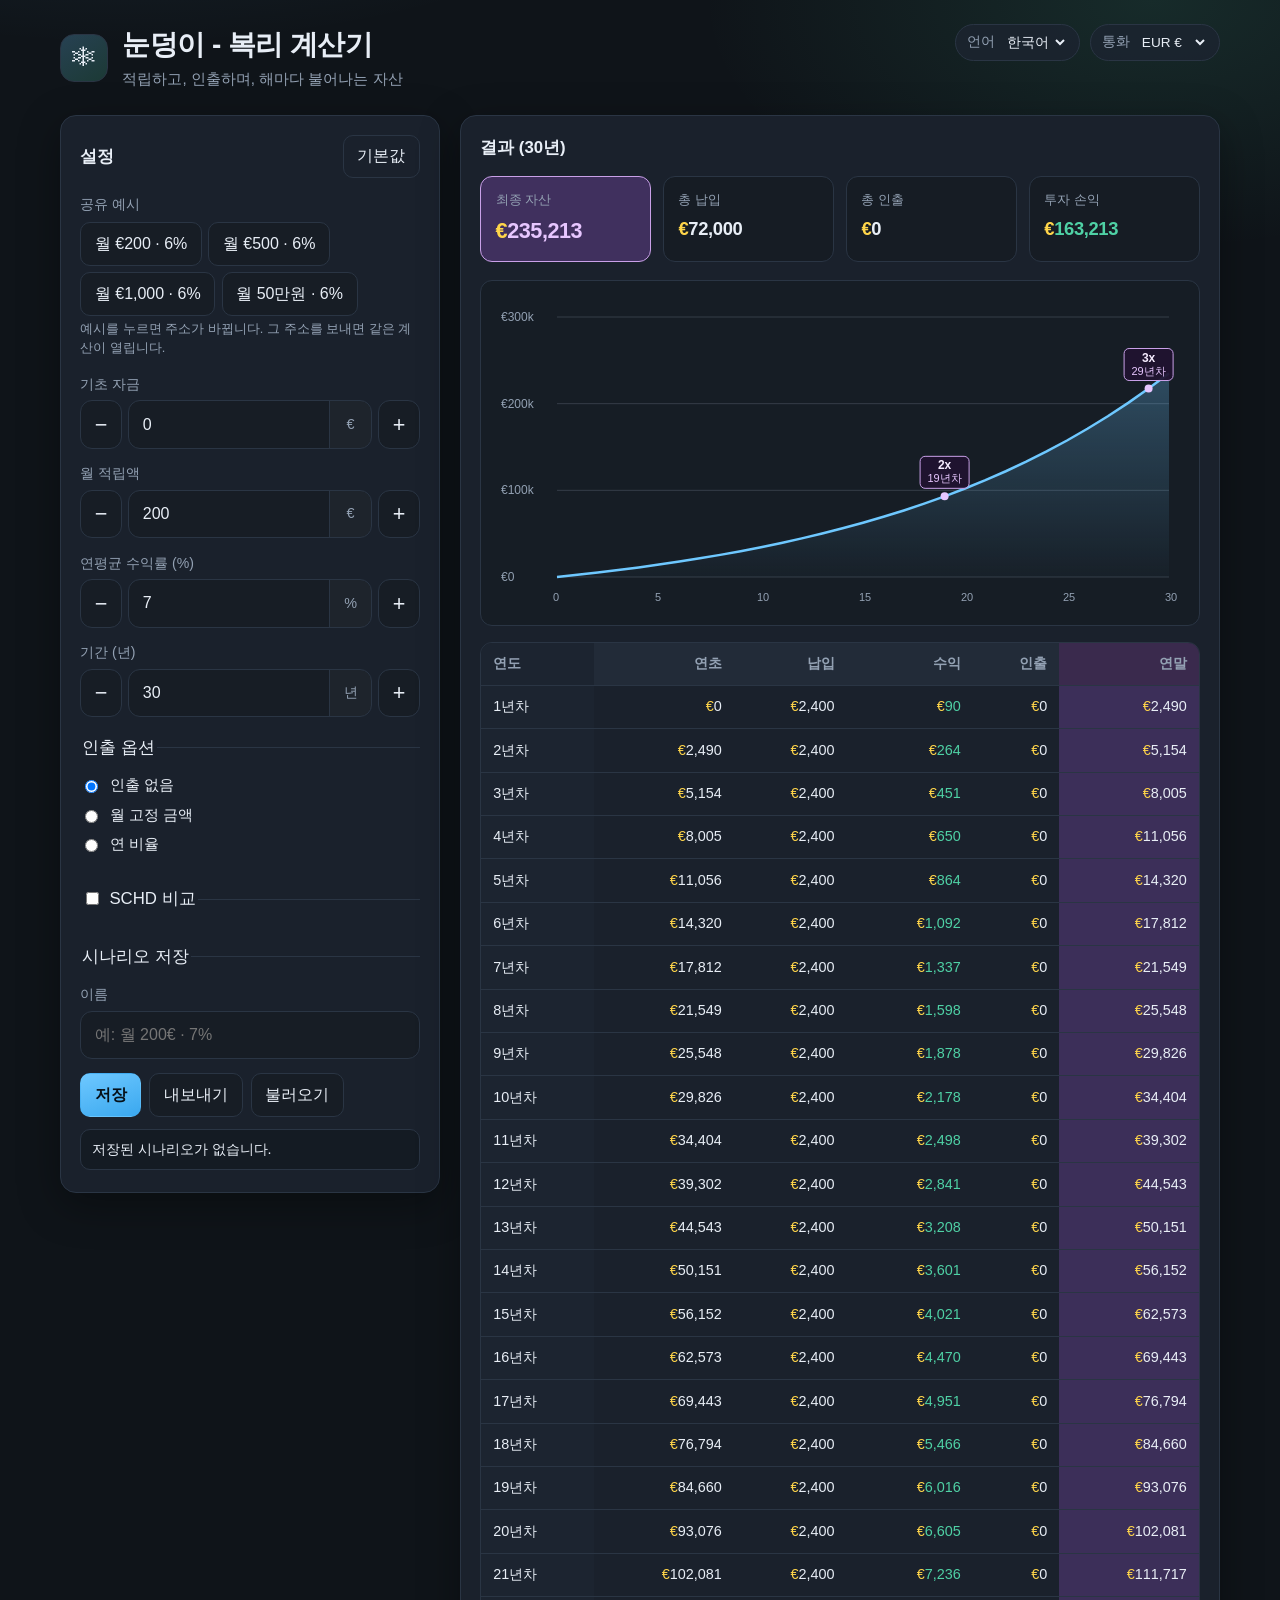
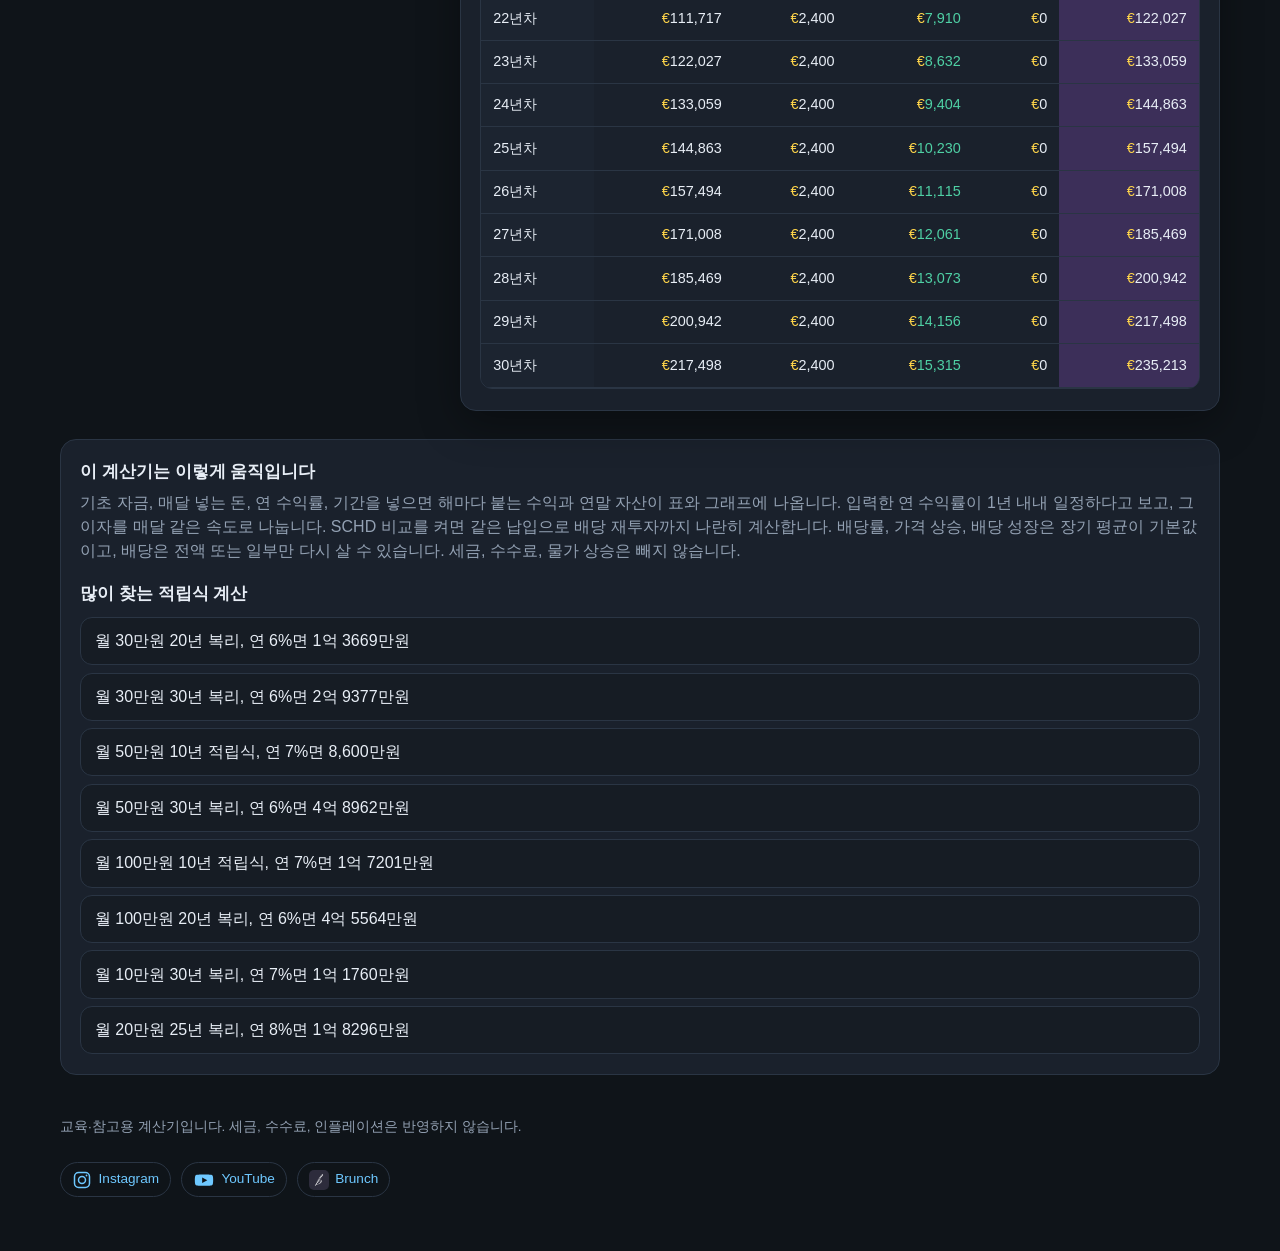
==== index.html @ b776bf3e "Keep SCHD comparison off until it is turned on, and add the Search Console check file. Co-authored-b" ====
<!DOCTYPE html>
<html lang="ko">
<head>
  <meta charset="UTF-8" />
  <meta name="viewport" content="width=device-width, initial-scale=1" />
  <title>눈덩이 복리 계산기 | 월 30만원·50만원·100만원, 10년·20년·30년 뒤 자산</title>
  <meta name="description" content="매달 넣는 돈과 연 수익률을 입력하면 10년, 20년, 30년 뒤 자산이 바로 나옵니다. 월 30만원 20년은 연 6%에 1억 3669만원, 월 100만원 10년은 연 7%에 1억 7201만원입니다." />
  <meta name="robots" content="index,follow" />
  <link rel="canonical" href="https://dublinajae.github.io/snowball/" />
  <link rel="alternate" hreflang="ko" href="https://dublinajae.github.io/snowball/" />
  <link rel="alternate" hreflang="en" href="https://dublinajae.github.io/snowball/en/" />
  <link rel="alternate" hreflang="x-default" href="https://dublinajae.github.io/snowball/" />
  <meta property="og:type" content="website" />
  <meta property="og:locale" content="ko_KR" />
  <meta property="og:site_name" content="눈덩이" />
  <meta property="og:title" content="눈덩이 복리 계산기 | 매달 넣으면 몇 년 뒤 얼마인가" />
  <meta property="og:description" content="월 30만원을 20년, 연 6%로 넣으면 1억 3669만원. 월 100만원을 10년, 연 7%로 넣으면 1억 7201만원. 기간과 수익률은 바로 바꿔 볼 수 있습니다." />
  <meta property="og:url" content="https://dublinajae.github.io/snowball/" />
  <meta name="twitter:card" content="summary" />
  <meta name="twitter:title" content="눈덩이 복리 계산기 | 매달 넣으면 몇 년 뒤 얼마인가" />
  <meta name="twitter:description" content="월 30만원 20년 연 6%는 1억 3669만원, 월 100만원 10년 연 7%는 1억 7201만원. 적립식 복리를 표와 그래프로 계산합니다." />
  <script type="application/ld+json">
  {
    "@context": "https://schema.org",
    "@type": "WebApplication",
    "name": "눈덩이 - 복리 계산기",
    "url": "https://dublinajae.github.io/snowball/",
    "applicationCategory": "FinanceApplication",
    "operatingSystem": "Web",
    "inLanguage": "ko",
    "offers": { "@type": "Offer", "price": "0", "priceCurrency": "KRW" },
    "description": "매달 적립하는 돈과 연 수익률로 10년, 20년, 30년 뒤 자산을 계산합니다."
  }
  </script>
  <link rel="stylesheet" href="styles.css?v=21" />
  <link rel="icon" href="data:image/svg+xml,<svg xmlns='http://www.w3.org/2000/svg' viewBox='0 0 100 100'><text y='.9em' font-size='90'>❄</text></svg>" />
</head>
<body>
  <div class="app">
    <header class="header">
      <div class="brand">
        <span class="brand-mark" aria-hidden="true">❄</span>
        <div>
          <h1 data-i18n="appTitle">눈덩이 - 복리 계산기</h1>
          <p class="tagline" data-i18n="tagline">적립하고, 인출하며, 해마다 불어나는 자산</p>
        </div>
      </div>
      <div class="header-controls">
        <label class="chip">
          <span data-i18n="language">언어</span>
          <select id="language" aria-label="Language">
            <option value="ko">한국어</option>
            <option value="en">English</option>
          </select>
        </label>
        <label class="chip">
          <span data-i18n="currency">통화</span>
          <select id="currency" aria-label="Currency">
            <option value="EUR">EUR €</option>
            <option value="KRW">KRW 원</option>
          </select>
        </label>
      </div>
    </header>

    <main class="layout">
      <section class="panel inputs" aria-labelledby="inputs-heading">
        <div class="panel-head">
          <h2 id="inputs-heading" data-i18n="inputsTitle">설정</h2>
          <button type="button" id="resetDefaults" class="btn ghost" data-i18n="reset">기본값</button>
        </div>

        <div class="examples">
          <p class="examples-label" data-i18n="examplesTitle">공유 예시</p>
          <div class="example-row" id="exampleList"></div>
          <p class="hint" data-i18n="examplesHint">예시를 누르면 주소가 바뀝니다. 그 주소를 보내면 같은 계산이 열립니다.</p>
        </div>

        <div class="field">
          <label for="initialBalance" data-i18n="initialBalance">기초 자금</label>
          <div class="stepper">
            <button type="button" class="step-btn" data-nudge="down" aria-label="줄이기">−</button>
            <div class="input-with-suffix">
              <input id="initialBalance" type="text" inputmode="numeric" autocomplete="off" />
              <span class="suffix currency-suffix">€</span>
            </div>
            <button type="button" class="step-btn" data-nudge="up" aria-label="늘리기">+</button>
          </div>
        </div>

        <div class="field">
          <label for="monthlyContribution" data-i18n="monthlyContribution">월 적립액</label>
          <div class="stepper">
            <button type="button" class="step-btn" data-nudge="down" aria-label="줄이기">−</button>
            <div class="input-with-suffix">
              <input id="monthlyContribution" type="text" inputmode="numeric" autocomplete="off" />
              <span class="suffix currency-suffix">€</span>
            </div>
            <button type="button" class="step-btn" data-nudge="up" aria-label="늘리기">+</button>
          </div>
        </div>

        <div class="field">
          <label for="annualReturn" data-i18n="annualReturn">연평균 수익률 (%)</label>
          <div class="stepper">
            <button type="button" class="step-btn" data-nudge="down" aria-label="줄이기">−</button>
            <div class="input-with-suffix">
              <input id="annualReturn" type="number" step="0.1" inputmode="decimal" />
              <span class="suffix">%</span>
            </div>
            <button type="button" class="step-btn" data-nudge="up" aria-label="늘리기">+</button>
          </div>
        </div>

        <div class="field">
          <label for="years" data-i18n="years">기간 (년)</label>
          <div class="stepper">
            <button type="button" class="step-btn" data-nudge="down" aria-label="줄이기">−</button>
            <div class="input-with-suffix">
              <input id="years" type="number" min="1" max="80" step="1" inputmode="numeric" />
              <span class="suffix" data-i18n="yearsUnit">년</span>
            </div>
            <button type="button" class="step-btn" data-nudge="up" aria-label="늘리기">+</button>
          </div>
        </div>

        <fieldset class="fieldset">
          <legend data-i18n="withdrawalTitle">인출 옵션</legend>
          <div class="radio-row">
            <label>
              <input type="radio" name="withdrawalMode" value="none" checked />
              <span data-i18n="withdrawalNone">인출 없음</span>
            </label>
            <label>
              <input type="radio" name="withdrawalMode" value="fixed" />
              <span data-i18n="withdrawalFixed">월 고정 금액</span>
            </label>
            <label>
              <input type="radio" name="withdrawalMode" value="percent" />
              <span data-i18n="withdrawalPercent">연 비율</span>
            </label>
          </div>

          <div class="field withdrawal-field" id="fixedWithdrawalField" hidden>
            <label for="monthlyWithdrawal" data-i18n="monthlyWithdrawal">월 인출액</label>
            <div class="stepper">
              <button type="button" class="step-btn" data-nudge="down" aria-label="줄이기">−</button>
              <div class="input-with-suffix">
                <input id="monthlyWithdrawal" type="text" inputmode="numeric" autocomplete="off" />
                <span class="suffix currency-suffix">€</span>
              </div>
              <button type="button" class="step-btn" data-nudge="up" aria-label="늘리기">+</button>
            </div>
          </div>

          <div class="field withdrawal-field" id="percentWithdrawalField" hidden>
            <label for="annualWithdrawalPercent" data-i18n="annualWithdrawalPercent">연 인출 비율 (%)</label>
            <div class="stepper">
              <button type="button" class="step-btn" data-nudge="down" aria-label="줄이기">−</button>
              <div class="input-with-suffix">
                <input id="annualWithdrawalPercent" type="number" min="0" max="100" step="0.1" inputmode="decimal" />
                <span class="suffix">%</span>
              </div>
              <button type="button" class="step-btn" data-nudge="up" aria-label="늘리기">+</button>
            </div>
            <p class="hint" data-i18n="percentHint">매년 초 잔액의 비율을 12개월로 나눠 인출합니다.</p>
          </div>
        </fieldset>

        <fieldset class="fieldset">
          <legend>
            <label class="legend-check">
              <input id="schdEnabled" type="checkbox" />
              <span data-i18n="schdCompare">SCHD 비교</span>
            </label>
          </legend>
          <div id="schdSettings" hidden>
          <p class="hint" data-i18n="schdHint">배당률 3.1%는 슈왑 분배수익률(2026년 7월 31일, 3.13%)을 반올림한 값입니다. 배당 성장률 11%는 2012–2025년 연간 배당이 늘어난 속도(CAGR 10.99%)입니다. 가격 상승률 10%는 설정 이후 총수익 연 13.42%에서 배당을 뺀 시세 상승 추정치입니다.</p>
          <div class="field">
            <label for="schdYield" data-i18n="schdYield">연간 배당률 (%)</label>
            <div class="stepper">
              <button type="button" class="step-btn" data-nudge="down" aria-label="줄이기">−</button>
              <div class="input-with-suffix">
                <input id="schdYield" type="number" step="0.1" inputmode="decimal" />
                <span class="suffix">%</span>
              </div>
              <button type="button" class="step-btn" data-nudge="up" aria-label="늘리기">+</button>
            </div>
          </div>
          <div class="field">
            <label for="schdPriceGrowth" data-i18n="schdPriceGrowth">연간 가격 상승률 (%)</label>
            <div class="stepper">
              <button type="button" class="step-btn" data-nudge="down" aria-label="줄이기">−</button>
              <div class="input-with-suffix">
                <input id="schdPriceGrowth" type="number" step="0.1" inputmode="decimal" />
                <span class="suffix">%</span>
              </div>
              <button type="button" class="step-btn" data-nudge="up" aria-label="늘리기">+</button>
            </div>
          </div>
          <div class="field">
            <label for="schdDividendGrowth" data-i18n="schdDividendGrowth">연간 배당 성장률 (%)</label>
            <div class="stepper">
              <button type="button" class="step-btn" data-nudge="down" aria-label="줄이기">−</button>
              <div class="input-with-suffix">
                <input id="schdDividendGrowth" type="number" step="0.1" inputmode="decimal" />
                <span class="suffix">%</span>
              </div>
              <button type="button" class="step-btn" data-nudge="up" aria-label="늘리기">+</button>
            </div>
          </div>
          <div class="radio-row">
            <label>
              <input type="radio" name="schdReinvest" value="all" checked />
              <span data-i18n="schdReinvestAll">배당 전액 재투자</span>
            </label>
            <label>
              <input type="radio" name="schdReinvest" value="amount" />
              <span data-i18n="schdReinvestAmountMode">일정 금액만 재투자</span>
            </label>
            <label>
              <input type="radio" name="schdReinvest" value="percent" />
              <span data-i18n="schdReinvestPercentMode">일정 비율만 재투자</span>
            </label>
          </div>
          <div class="field withdrawal-field" id="schdAmountField" hidden>
            <label for="schdReinvestAmount" data-i18n="schdReinvestAmount">월 재투자액</label>
            <div class="stepper">
              <button type="button" class="step-btn" data-nudge="down" aria-label="줄이기">−</button>
              <div class="input-with-suffix">
                <input id="schdReinvestAmount" type="text" inputmode="numeric" autocomplete="off" />
                <span class="suffix currency-suffix">€</span>
              </div>
              <button type="button" class="step-btn" data-nudge="up" aria-label="늘리기">+</button>
            </div>
            <p class="hint" data-i18n="schdAmountHint">이번 달 배당 가운데 이 금액만 다시 삽니다. 배당이 더 적으면 전액을 재투자합니다.</p>
          </div>
          <div class="field withdrawal-field" id="schdPercentField" hidden>
            <label for="schdReinvestPercent" data-i18n="schdReinvestPercent">재투자 비율 (%)</label>
            <div class="stepper">
              <button type="button" class="step-btn" data-nudge="down" aria-label="줄이기">−</button>
              <div class="input-with-suffix">
                <input id="schdReinvestPercent" type="number" min="0" max="100" step="5" inputmode="decimal" />
                <span class="suffix">%</span>
              </div>
              <button type="button" class="step-btn" data-nudge="up" aria-label="늘리기">+</button>
            </div>
            <p class="hint" data-i18n="schdPercentHint">이번 달 배당의 이 비율만 다시 사고, 나머지는 현금으로 쌓입니다.</p>
          </div>
          </div>
        </fieldset>

        <fieldset class="fieldset scenarios">
          <legend data-i18n="scenariosTitle">시나리오 저장</legend>
          <div class="field">
            <label for="scenarioName" data-i18n="scenarioName">이름</label>
            <input id="scenarioName" type="text" maxlength="60" placeholder="예: 월 200€ · 7%" />
          </div>
          <div class="btn-row">
            <button type="button" id="saveScenario" class="btn primary" data-i18n="save">저장</button>
            <button type="button" id="exportJson" class="btn" data-i18n="export">내보내기</button>
            <label class="btn file-btn">
              <span data-i18n="import">불러오기</span>
              <input id="importJson" type="file" accept="application/json,.json" hidden />
            </label>
          </div>
          <ul id="scenarioList" class="scenario-list" aria-live="polite"></ul>
        </fieldset>
      </section>

      <section class="panel results" aria-labelledby="results-heading">
        <div class="panel-head">
          <h2 id="results-heading">결과 (30년)</h2>
        </div>

        <div class="summary" id="summary">
          <article class="stat stat-final">
            <h3 data-i18n="finalBalance">최종 자산</h3>
            <p class="stat-value" id="finalBalance">—</p>
          </article>
          <article class="stat">
            <h3 data-i18n="totalContributed">총 납입</h3>
            <p class="stat-value" id="totalContributed">—</p>
          </article>
          <article class="stat">
            <h3 data-i18n="totalWithdrawn">총 인출</h3>
            <p class="stat-value" id="totalWithdrawn">—</p>
          </article>
          <article class="stat">
            <h3 data-i18n="gain">투자 손익</h3>
            <p class="stat-value" id="gain">—</p>
          </article>
        </div>

        <div class="summary summary-schd" id="schdSummary" hidden>
          <article class="stat stat-schd">
            <h3 data-i18n="schdTotal">SCHD 자산</h3>
            <p class="stat-value" id="schdTotal">—</p>
          </article>
          <article class="stat">
            <h3 data-i18n="schdCash">현금 배당</h3>
            <p class="stat-value" id="schdCash">—</p>
          </article>
          <article class="stat">
            <h3 data-i18n="schdGap">복리와 차이</h3>
            <p class="stat-value" id="schdGap">—</p>
          </article>
        </div>

        <div class="chart-wrap">
          <canvas id="chart" width="800" height="320" role="img" aria-label="Asset growth chart"></canvas>
        </div>

        <div class="table-wrap">
          <table id="yearTable">
            <thead>
              <tr>
                <th data-i18n="colYear">연도</th>
                <th data-i18n="colStart">연초</th>
                <th data-i18n="colContrib">납입</th>
                <th data-i18n="colGrowth">수익</th>
                <th data-i18n="colWithdraw">인출</th>
                <th class="col-end" data-i18n="colEnd">연말</th>
                <th class="col-schd" data-i18n="colSchd">SCHD</th>
                <th class="col-dividend" data-i18n="colDividendCash">현금 배당</th>
              </tr>
            </thead>
            <tbody></tbody>
          </table>
        </div>
      </section>
    </main>

    <section class="seo-note" aria-labelledby="about-heading">
      <h2 id="about-heading" data-i18n="aboutTitle">이 계산기는 이렇게 움직입니다</h2>
      <p data-i18n="aboutBody">기초 자금, 매달 넣는 돈, 연 수익률, 기간을 넣으면 해마다 붙는 수익과 연말 자산이 표와 그래프에 나옵니다. 입력한 연 수익률이 1년 내내 일정하다고 보고, 그 이자를 매달 같은 속도로 나눕니다. SCHD 비교를 켜면 같은 납입으로 배당 재투자까지 나란히 계산합니다. 배당률, 가격 상승, 배당 성장은 장기 평균이 기본값이고, 배당은 전액 또는 일부만 다시 살 수 있습니다. 세금, 수수료, 물가 상승은 빼지 않습니다.</p>
      <h2 data-i18n="guidesTitle">많이 찾는 적립식 계산</h2>
      <ul class="guide-links">
        <li><a href="wol-30manwon-20nyeon/">월 30만원 20년 복리, 연 6%면 1억 3669만원</a></li>
        <li><a href="wol-30manwon-30nyeon/">월 30만원 30년 복리, 연 6%면 2억 9377만원</a></li>
        <li><a href="wol-50manwon-10nyeon/">월 50만원 10년 적립식, 연 7%면 8,600만원</a></li>
        <li><a href="wol-50manwon-30nyeon/">월 50만원 30년 복리, 연 6%면 4억 8962만원</a></li>
        <li><a href="wol-100manwon-10nyeon/">월 100만원 10년 적립식, 연 7%면 1억 7201만원</a></li>
        <li><a href="wol-100manwon-20nyeon/">월 100만원 20년 복리, 연 6%면 4억 5564만원</a></li>
        <li><a href="wol-10manwon-30nyeon/">월 10만원 30년 복리, 연 7%면 1억 1760만원</a></li>
        <li><a href="wol-20manwon-25nyeon/">월 20만원 25년 복리, 연 8%면 1억 8296만원</a></li>
      </ul>
    </section>

    <footer class="footer">
      <p data-i18n="disclaimer">교육·참고용 계산기입니다. 세금, 수수료, 인플레이션은 반영하지 않습니다.</p>
      <nav class="social" aria-label="DublinAjae">
        <a href="https://instagram.com/DublinAjae" target="_blank" rel="noopener noreferrer">
          <svg viewBox="0 0 24 24" width="20" height="20" aria-hidden="true">
            <rect x="3" y="3" width="18" height="18" rx="5" fill="none" stroke="currentColor" stroke-width="1.8"/>
            <circle cx="12" cy="12" r="4.2" fill="none" stroke="currentColor" stroke-width="1.8"/>
            <circle cx="17.4" cy="6.6" r="1.1" fill="currentColor"/>
          </svg>
          <span>Instagram</span>
        </a>
        <a href="https://youtube.com/@DublinAjae" target="_blank" rel="noopener noreferrer">
          <svg viewBox="0 0 24 24" width="22" height="20" aria-hidden="true">
            <path fill="currentColor" d="M23 12.2s0-3.2-.4-4.6c-.2-.9-.9-1.6-1.8-1.8C19.2 5.4 12 5.4 12 5.4s-7.2 0-8.8.4c-.9.2-1.6.9-1.8 1.8C1 9 1 12.2 1 12.2s0 3.2.4 4.6c.2.9.9 1.6 1.8 1.8 1.6.4 8.8.4 8.8.4s7.2 0 8.8-.4c.9-.2 1.6-.9 1.8-1.8.4-1.4.4-4.6.4-4.6zM9.8 15.5v-6.6l6.2 3.3-6.2 3.3z"/>
          </svg>
          <span>YouTube</span>
        </a>
        <a href="https://brunch.co.kr/@dublinajae" target="_blank" rel="noopener noreferrer">
          <img src="brunch.png" width="20" height="20" alt="" />
          <span>Brunch</span>
        </a>
      </nav>
    </footer>
  </div>

  <script src="app.js?v=29"></script>
</body>
</html>
---- styles.css ----
:root {
  --bg: #0f1419;
  --bg-elevated: #171d25;
  --panel: #1c2430;
  --border: #2a3544;
  --text: #e8eef6;
  --muted: #93a1b3;
  --accent: #6ec8ff;
  --accent-strong: #3aa8ef;
  --good: #4fd1a5;
  --warn: #f0b35a;
  --unit-eok: #ffd54a;
  --unit-man: #f0a06a;
  --danger: #f07178;
  --shadow: 0 12px 40px rgba(0, 0, 0, 0.35);
  --radius: 16px;
  --font: "Segoe UI", "Apple SD Gothic Neo", "Noto Sans KR", sans-serif;
}

* {
  box-sizing: border-box;
}

html, body {
  margin: 0;
  min-height: 100%;
  background:
    radial-gradient(1200px 600px at 10% -10%, rgba(110, 200, 255, 0.16), transparent 55%),
    radial-gradient(900px 500px at 90% 0%, rgba(79, 209, 165, 0.12), transparent 50%),
    var(--bg);
  color: var(--text);
  font-family: var(--font);
}

body {
  line-height: 1.5;
}

.app {
  max-width: 1200px;
  margin: 0 auto;
  padding: 1.5rem 1.25rem 3rem;
}

.header {
  display: flex;
  flex-wrap: wrap;
  justify-content: space-between;
  gap: 1rem;
  align-items: flex-start;
  margin-bottom: 1.5rem;
}

.brand {
  display: flex;
  gap: 0.9rem;
  align-items: center;
}

.brand-mark {
  display: grid;
  place-items: center;
  width: 3rem;
  height: 3rem;
  border-radius: 14px;
  background: linear-gradient(145deg, rgba(110, 200, 255, 0.25), rgba(79, 209, 165, 0.2));
  border: 1px solid var(--border);
  font-size: 1.5rem;
}

.brand h1 {
  margin: 0;
  font-size: 1.75rem;
  letter-spacing: -0.02em;
}

.tagline {
  margin: 0.15rem 0 0;
  color: var(--muted);
  font-size: 0.95rem;
}

.header-controls {
  display: flex;
  flex-wrap: wrap;
  gap: 0.6rem;
}

.chip {
  display: flex;
  align-items: center;
  gap: 0.5rem;
  padding: 0.45rem 0.7rem;
  border: 1px solid var(--border);
  border-radius: 999px;
  background: rgba(28, 36, 48, 0.85);
  color: var(--muted);
  font-size: 0.85rem;
}

.chip select,
input,
button,
.file-btn {
  font: inherit;
}

.chip select {
  border: 0;
  background: transparent;
  color: var(--text);
  outline: none;
}

.layout {
  display: grid;
  grid-template-columns: minmax(280px, 380px) minmax(0, 1fr);
  gap: 1.25rem;
  align-items: start;
}

.layout > * {
  min-width: 0;
}

.panel {
  background: color-mix(in srgb, var(--panel) 92%, black);
  border: 1px solid var(--border);
  border-radius: var(--radius);
  box-shadow: var(--shadow);
  padding: 1.15rem 1.2rem 1.35rem;
}

.panel-head {
  display: flex;
  justify-content: space-between;
  align-items: center;
  gap: 0.75rem;
  margin-bottom: 1rem;
}

.panel-head h2,
.fieldset legend {
  margin: 0;
  font-size: 1.05rem;
}

.legend-check {
  display: inline-flex;
  align-items: center;
  gap: 0.45rem;
  cursor: pointer;
}

#schdSettings[hidden],
.summary-schd[hidden] {
  display: none !important;
}

#yearTable:not(.schd-on) .col-schd,
#yearTable:not(.schd-on) .col-dividend {
  display: none;
}

.field {
  display: grid;
  gap: 0.35rem;
  margin-bottom: 0.9rem;
}

.field[hidden],
.withdrawal-field[hidden] {
  display: none !important;
}

.field label {
  color: var(--muted);
  font-size: 0.88rem;
}

.stepper {
  display: grid;
  grid-template-columns: 2.6rem minmax(0, 1fr) 2.6rem;
  gap: 0.4rem;
  align-items: stretch;
}

.step-btn {
  appearance: none;
  border: 1px solid var(--border);
  border-radius: 12px;
  background: var(--bg-elevated);
  color: var(--text);
  font-size: 1.35rem;
  line-height: 1;
  cursor: pointer;
  padding: 0;
  touch-action: manipulation;
}

.step-btn:hover {
  border-color: var(--accent);
  color: var(--accent);
}

.step-btn:active {
  transform: translateY(1px);
}

.input-with-suffix {
  display: grid;
  grid-template-columns: minmax(0, 1fr) auto;
  align-items: stretch;
  min-width: 0;
  border: 1px solid var(--border);
  border-radius: 12px;
  overflow: hidden;
  background: var(--bg-elevated);
}

.input-with-suffix:focus-within {
  border-color: var(--accent);
  box-shadow: 0 0 0 3px rgba(110, 200, 255, 0.15);
}

.input-with-suffix input,
.field > input[type="text"],
.field > input[type="number"] {
  width: 100%;
  min-width: 0;
  border: 0;
  background: transparent;
  color: var(--text);
  padding: 0.7rem 0.85rem;
  outline: none;
  font-variant-numeric: tabular-nums;
}

input[type="number"] {
  -moz-appearance: textfield;
  appearance: textfield;
}

input[type="number"]::-webkit-outer-spin-button,
input[type="number"]::-webkit-inner-spin-button {
  appearance: none;
  margin: 0;
}

.field > input[type="text"],
.field > input[type="number"] {
  border: 1px solid var(--border);
  border-radius: 12px;
  background: var(--bg-elevated);
}

.field > input[type="text"]:focus,
.field > input[type="number"]:focus {
  border-color: var(--accent);
  box-shadow: 0 0 0 3px rgba(110, 200, 255, 0.15);
}

.suffix {
  display: grid;
  place-items: center;
  min-width: 2.6rem;
  padding: 0 0.7rem;
  color: var(--muted);
  background: rgba(255, 255, 255, 0.03);
  border-left: 1px solid var(--border);
  font-size: 0.9rem;
}

.fieldset {
  margin: 1.1rem 0 0;
  padding: 0.9rem 0 0;
  border: 0;
  border-top: 1px solid var(--border);
}

.radio-row {
  display: grid;
  gap: 0.45rem;
  margin-bottom: 0.85rem;
}

.radio-row label {
  display: flex;
  gap: 0.55rem;
  align-items: center;
  color: var(--text);
  font-size: 0.92rem;
  cursor: pointer;
}

.hint {
  margin: 0.2rem 0 0;
  color: var(--muted);
  font-size: 0.8rem;
}

.btn-row {
  display: flex;
  flex-wrap: wrap;
  gap: 0.5rem;
  margin-bottom: 0.75rem;
}

.btn,
.file-btn {
  appearance: none;
  border: 1px solid var(--border);
  background: var(--bg-elevated);
  color: var(--text);
  border-radius: 10px;
  padding: 0.55rem 0.85rem;
  cursor: pointer;
  transition: background 0.15s ease, border-color 0.15s ease, transform 0.1s ease;
}

.btn:hover,
.file-btn:hover {
  border-color: var(--accent);
}

.btn:active,
.file-btn:active {
  transform: translateY(1px);
}

.btn.primary {
  background: linear-gradient(160deg, var(--accent), var(--accent-strong));
  border-color: transparent;
  color: #061018;
  font-weight: 650;
}

.btn.ghost {
  background: transparent;
}

.btn.danger {
  color: var(--danger);
}

.scenario-list {
  list-style: none;
  margin: 0;
  padding: 0;
  display: grid;
  gap: 0.45rem;
}

.scenario-list li {
  display: flex;
  justify-content: space-between;
  gap: 0.5rem;
  align-items: center;
  padding: 0.55rem 0.65rem;
  border: 1px solid var(--border);
  border-radius: 10px;
  background: rgba(15, 20, 25, 0.45);
}

.scenario-list .name {
  font-size: 0.9rem;
  word-break: break-word;
}

.scenario-actions {
  display: flex;
  gap: 0.35rem;
  flex-shrink: 0;
}

.summary {
  display: grid;
  grid-template-columns: repeat(4, minmax(0, 1fr));
  gap: 0.75rem;
  margin-bottom: 1.1rem;
}

.stat {
  padding: 0.85rem 0.9rem;
  border-radius: 12px;
  border: 1px solid var(--border);
  background: rgba(15, 20, 25, 0.4);
}

.stat h3 {
  margin: 0;
  color: var(--muted);
  font-size: 0.8rem;
  font-weight: 550;
}

.stat-value {
  margin: 0.35rem 0 0;
  font-size: 1.15rem;
  font-variant-numeric: tabular-nums;
  font-weight: 700;
  letter-spacing: -0.02em;
  word-break: break-word;
}

.stat-final {
  background: rgba(126, 74, 176, 0.38);
  border-color: #c9a0e8;
}

.stat-final .stat-value {
  color: #e7c6ff;
  font-size: 1.35rem;
}

.summary-schd {
  grid-template-columns: repeat(3, minmax(0, 1fr));
}

.stat-schd {
  background: rgba(255, 213, 74, 0.14);
  border-color: #d4a017;
}

.stat-schd .stat-value {
  color: #ffd54a;
  font-size: 1.35rem;
}

.stat-value.positive {
  color: var(--good);
}

.stat-value.negative {
  color: var(--danger);
}

.chart-wrap {
  border: 1px solid var(--border);
  border-radius: 12px;
  background: rgba(15, 20, 25, 0.35);
  padding: 0.75rem;
  margin-bottom: 1rem;
}

.chart-wrap canvas {
  width: 100%;
  height: auto;
  display: block;
  cursor: crosshair;
}

.table-wrap {
  overflow-x: auto;
  -webkit-overflow-scrolling: touch;
  border: 1px solid var(--border);
  border-radius: 12px;
}

.unit-eok {
  color: var(--unit-eok);
}

.unit-man {
  color: var(--unit-man);
}

td.num-up {
  color: var(--good);
}

td.num-down {
  color: var(--danger);
}

table {
  width: 100%;
  border-collapse: collapse;
  font-variant-numeric: tabular-nums;
  font-size: 0.9rem;
}

th, td {
  padding: 0.65rem 0.75rem;
  text-align: right;
  border-bottom: 1px solid var(--border);
  white-space: nowrap;
}

th:first-child,
td:first-child {
  text-align: left;
  position: sticky;
  left: 0;
  background: var(--panel);
}

thead th {
  position: sticky;
  top: 0;
  background: #222b38;
  color: var(--muted);
  font-weight: 600;
  z-index: 1;
}

thead th:first-child {
  z-index: 2;
}

tbody tr:hover td {
  background: rgba(110, 200, 255, 0.06);
}

tbody tr:hover td:first-child {
  background: #243041;
}

th.col-end,
td.col-end {
  background: rgba(126, 74, 176, 0.34);
}

thead th.col-end {
  background: #3a2a4d;
}

tbody tr:hover td.col-end {
  background: rgba(126, 74, 176, 0.5);
}

th.col-schd,
td.col-schd {
  background: rgba(255, 213, 74, 0.12);
}

thead th.col-schd {
  background: #3d3420;
}

tbody tr:hover td.col-schd {
  background: rgba(255, 213, 74, 0.22);
}

.examples {
  margin-bottom: 1rem;
}

.examples-label {
  margin: 0 0 0.45rem;
  color: var(--muted);
  font-size: 0.88rem;
}

.example-row {
  display: flex;
  flex-wrap: wrap;
  gap: 0.4rem;
}

.example-btn.active {
  border-color: var(--accent);
  background: rgba(110, 200, 255, 0.12);
}

.social {
  display: flex;
  flex-wrap: wrap;
  gap: 0.6rem;
  margin: 0.35rem 0;
}

.social a {
  display: inline-flex;
  align-items: center;
  gap: 0.4rem;
  padding: 0.4rem 0.7rem;
  border: 1px solid var(--border);
  border-radius: 999px;
  color: var(--text);
}

.social img {
  width: 20px;
  height: 20px;
  border-radius: 5px;
  display: block;
}

.social a:hover {
  border-color: var(--accent);
  text-decoration: none;
}

.footer {
  margin-top: 1.75rem;
  color: var(--muted);
  font-size: 0.85rem;
  display: grid;
  gap: 0.35rem;
}

.footer a {
  color: var(--accent);
  text-decoration: none;
}

.footer a:hover {
  text-decoration: underline;
}

.seo-note {
  margin-top: 1.75rem;
  padding: 1.15rem 1.2rem 1.25rem;
  border: 1px solid var(--border);
  border-radius: var(--radius);
  background: color-mix(in srgb, var(--panel) 92%, black);
}

.seo-note h2 {
  margin: 1.1rem 0 0.45rem;
  font-size: 1.05rem;
}

.seo-note h2:first-child {
  margin-top: 0;
}

.seo-note p,
.guide p {
  margin: 0.4rem 0 0;
  color: var(--muted);
}

.guide-links {
  list-style: none;
  margin: 0.7rem 0 0;
  padding: 0;
  display: grid;
  gap: 0.45rem;
}

.guide-links a {
  display: block;
  padding: 0.7rem 0.85rem;
  border: 1px solid var(--border);
  border-radius: 12px;
  background: rgba(15, 20, 25, 0.4);
  color: var(--text);
  text-decoration: none;
}

.guide-links a:hover {
  border-color: var(--accent);
}

.guide {
  max-width: 760px;
}

.guide h1 {
  margin: 0.4rem 0 0.6rem;
  font-size: 1.7rem;
  letter-spacing: -0.03em;
  line-height: 1.3;
}

.guide > p a {
  color: var(--accent);
}

.guide .summary h2 {
  margin: 0;
  color: var(--muted);
  font-size: 0.8rem;
  font-weight: 550;
}

.guide-actions .btn {
  color: var(--text);
}

.guide-actions .btn.primary {
  color: #061018;
}

.guide .lead {
  color: var(--text);
  font-size: 1.05rem;
}

.guide .summary {
  margin-top: 1rem;
}

.guide-actions {
  display: flex;
  flex-wrap: wrap;
  gap: 0.5rem;
  margin: 1rem 0 0.4rem;
}

.guide-actions a {
  text-decoration: none;
}

@media (max-width: 900px) {
  .layout {
    grid-template-columns: 1fr;
  }

  .summary {
    grid-template-columns: repeat(2, minmax(0, 1fr));
  }
}

@media (max-width: 520px) {
  .app {
    padding: 0.85rem 0.75rem 2.25rem;
  }

  .header {
    flex-direction: column;
    gap: 0.75rem;
  }

  .brand {
    align-items: flex-start;
  }

  .brand-mark {
    width: 2.4rem;
    height: 2.4rem;
    border-radius: 12px;
    font-size: 1.2rem;
  }

  .brand h1 {
    font-size: 1.28rem;
    line-height: 1.25;
  }

  .tagline {
    font-size: 0.85rem;
  }

  .header-controls {
    width: 100%;
  }

  .panel {
    padding: 0.95rem 0.8rem 1.1rem;
  }

  .example-row {
    display: grid;
    grid-template-columns: 1fr 1fr;
  }

  .example-btn {
    width: 100%;
    text-align: center;
  }

  .summary {
    grid-template-columns: 1fr 1fr;
    gap: 0.55rem;
  }

  .stat {
    padding: 0.7rem 0.7rem;
  }

  .stat-value,
  .stat-final .stat-value {
    font-size: 1.02rem;
  }

  .chart-wrap {
    padding: 0.4rem 0.25rem 0.2rem;
  }

  .input-with-suffix input,
  .field > input[type="text"],
  .chip select,
  .btn,
  .file-btn {
    font-size: 16px;
  }

  .stepper {
    grid-template-columns: 2.75rem minmax(0, 1fr) 2.75rem;
  }

  .step-btn {
    min-height: 2.75rem;
  }

  .btn-row .btn,
  .btn-row .file-btn {
    flex: 1 1 calc(50% - 0.5rem);
    text-align: center;
  }

  th,
  td {
    padding: 0.5rem 0.4rem;
    font-size: 0.78rem;
  }

  #yearTable th:nth-child(2),
  #yearTable td:nth-child(2) {
    display: none;
  }

  .social a {
    flex: 1 1 auto;
    justify-content: center;
  }
}
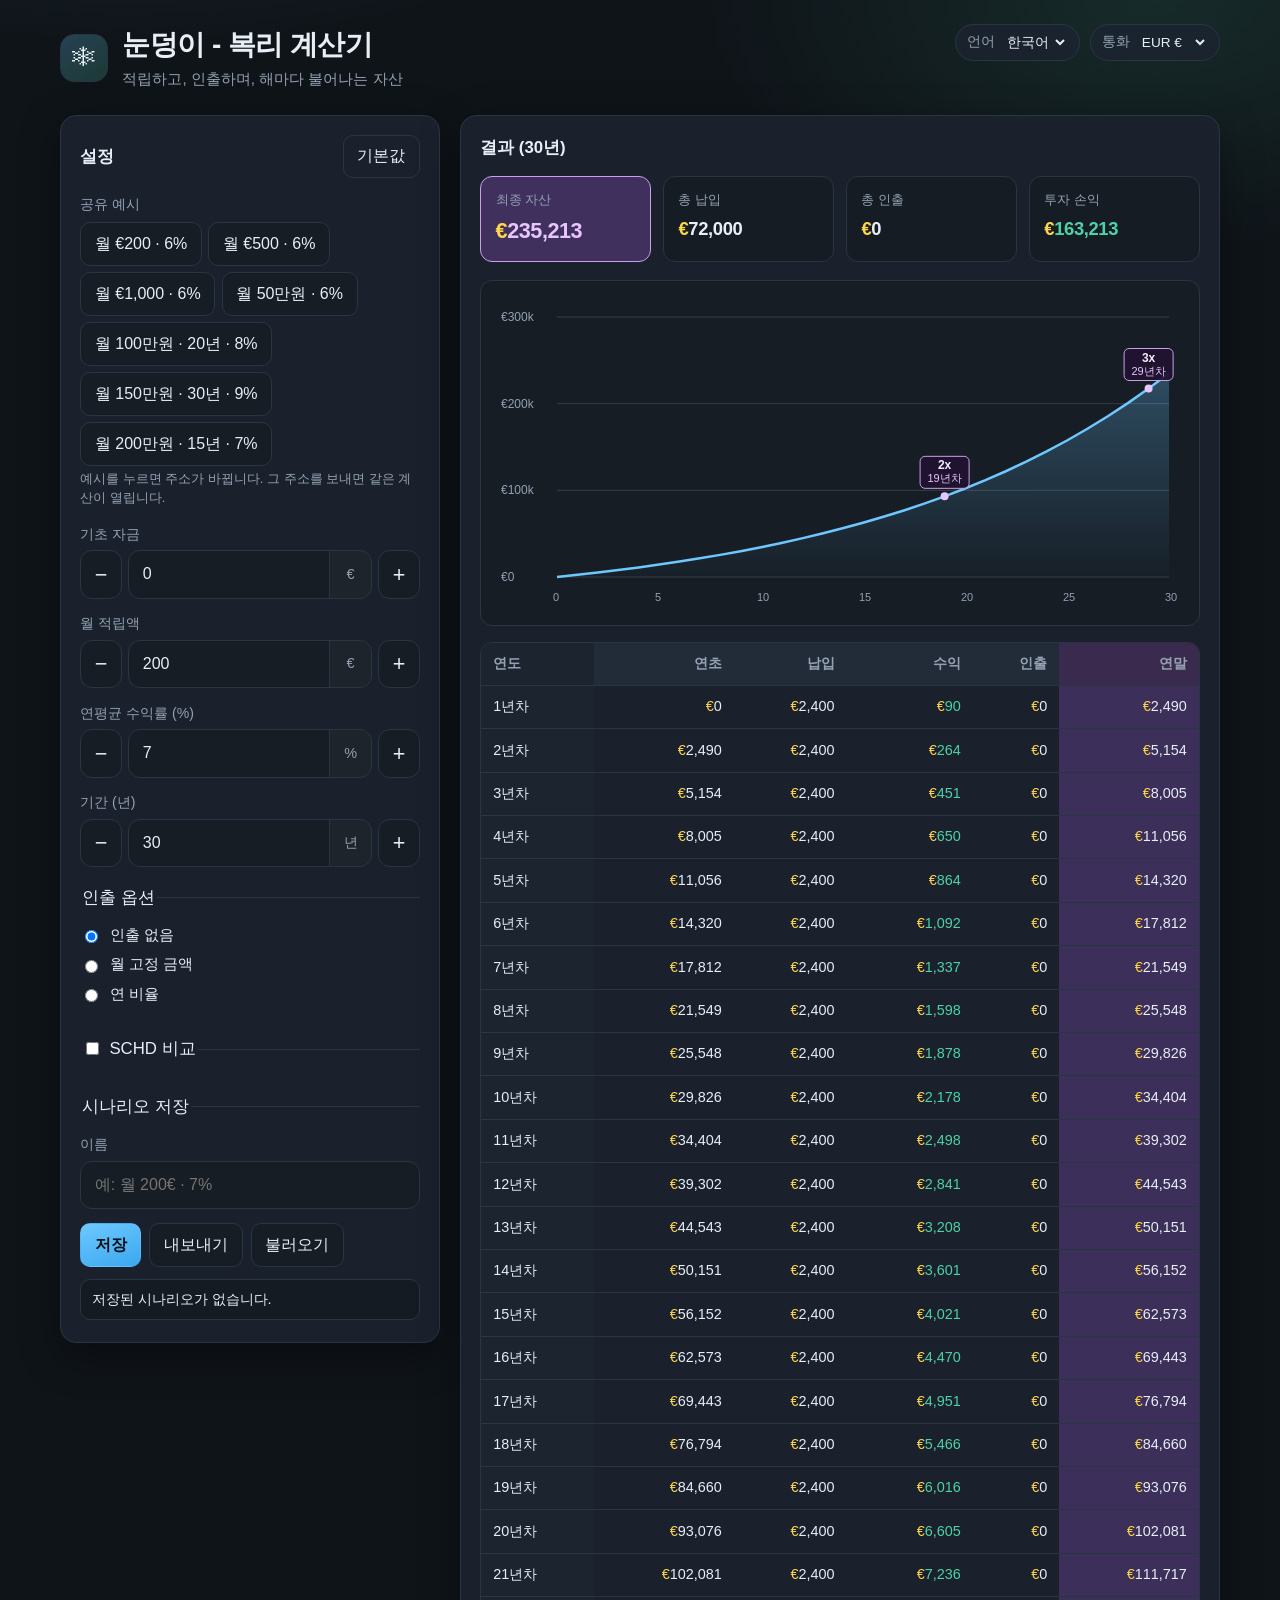
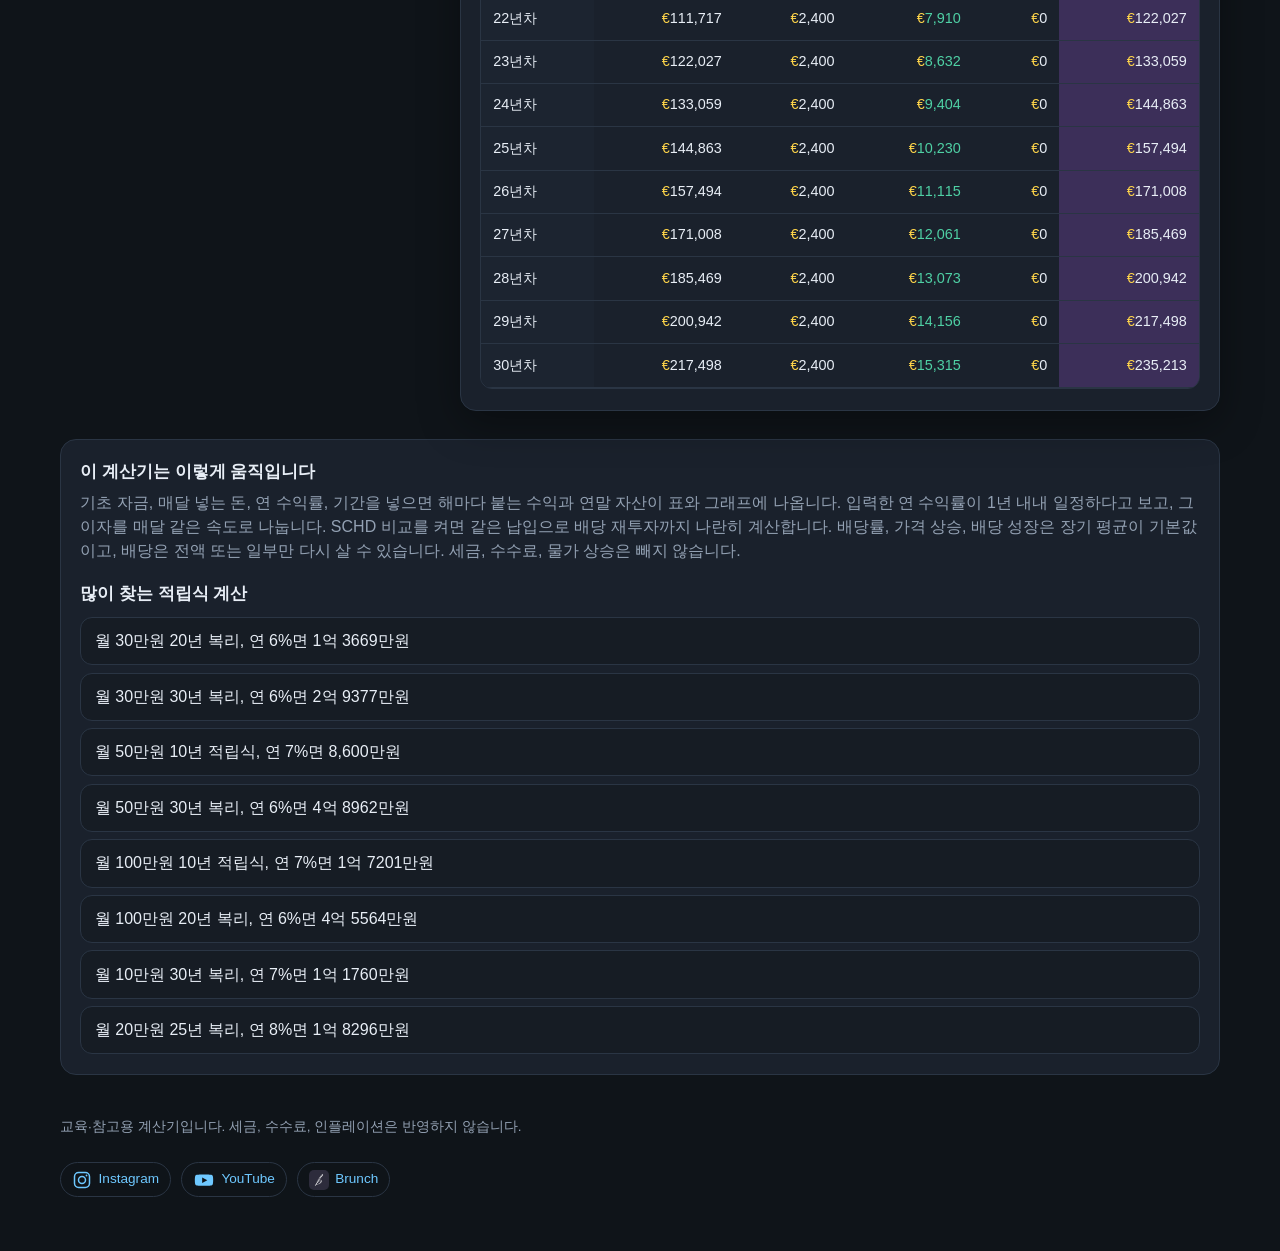
==== commit 049e7f0f: "Add three Korean monthly-saving examples with their own time spans. Co-authored-by: Cursor <cursorag" ====
--- a/index.html
+++ b/index.html
@@ -175,7 +175,7 @@
             </label>
           </legend>
           <div id="schdSettings" hidden>
-          <p class="hint" data-i18n="schdHint">배당률 3.1%는 슈왑 분배수익률(2026년 7월 31일, 3.13%)을 반올림한 값입니다. 배당 성장률 11%는 2012–2025년 연간 배당이 늘어난 속도(CAGR 10.99%)입니다. 가격 상승률 10%는 설정 이후 총수익 연 13.42%에서 배당을 뺀 시세 상승 추정치입니다.</p>
+          <p class="hint" data-i18n="schdHint">배당률 3.1%는 현재 분배수익률입니다. 배당 성장률 11%는 2012–2025년 연간 배당이 늘어난 속도(CAGR 10.99%)입니다. 가격 상승률 6%는 과거 시세 상승(약 10%)보다 낮게 잡은 보수적 가정입니다.</p>
           <div class="field">
             <label for="schdYield" data-i18n="schdYield">연간 배당률 (%)</label>
             <div class="stepper">
@@ -372,6 +372,6 @@
     </footer>
   </div>
 
-  <script src="app.js?v=29"></script>
+  <script src="app.js?v=32"></script>
 </body>
 </html>
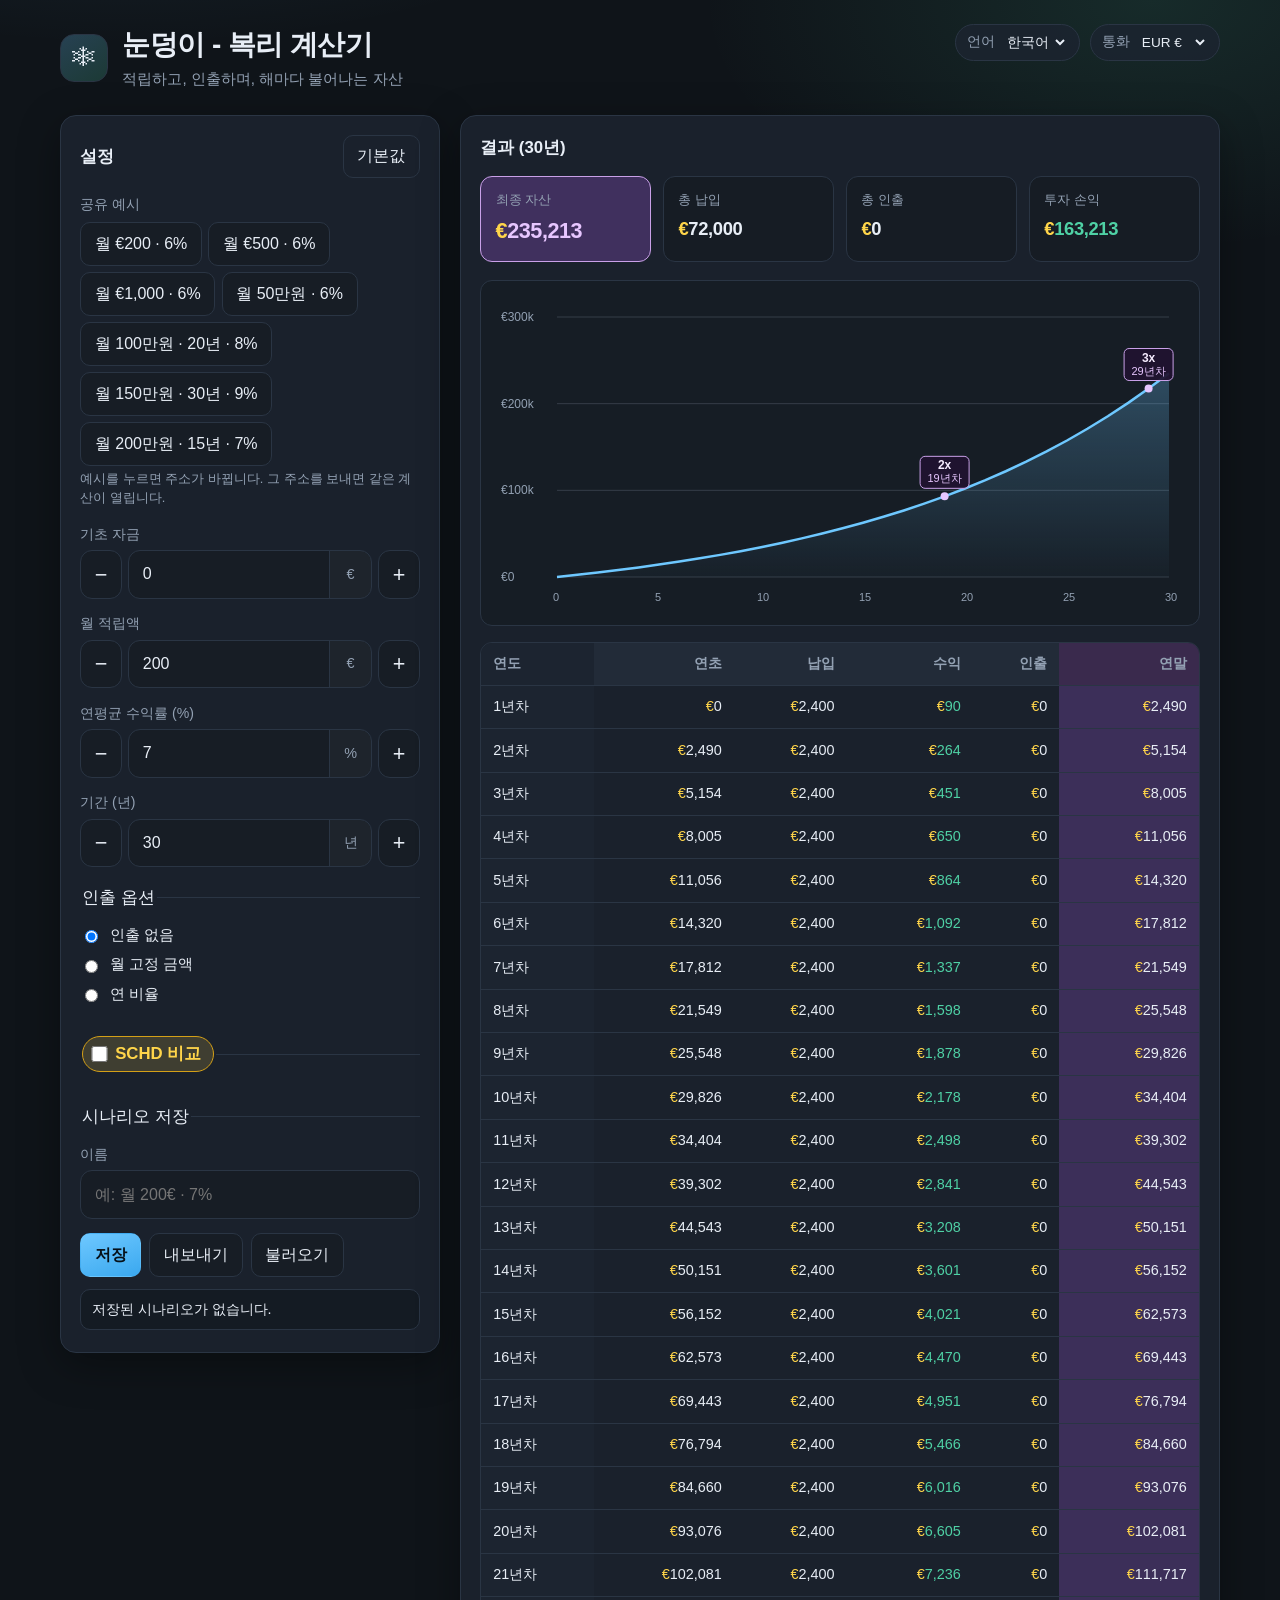
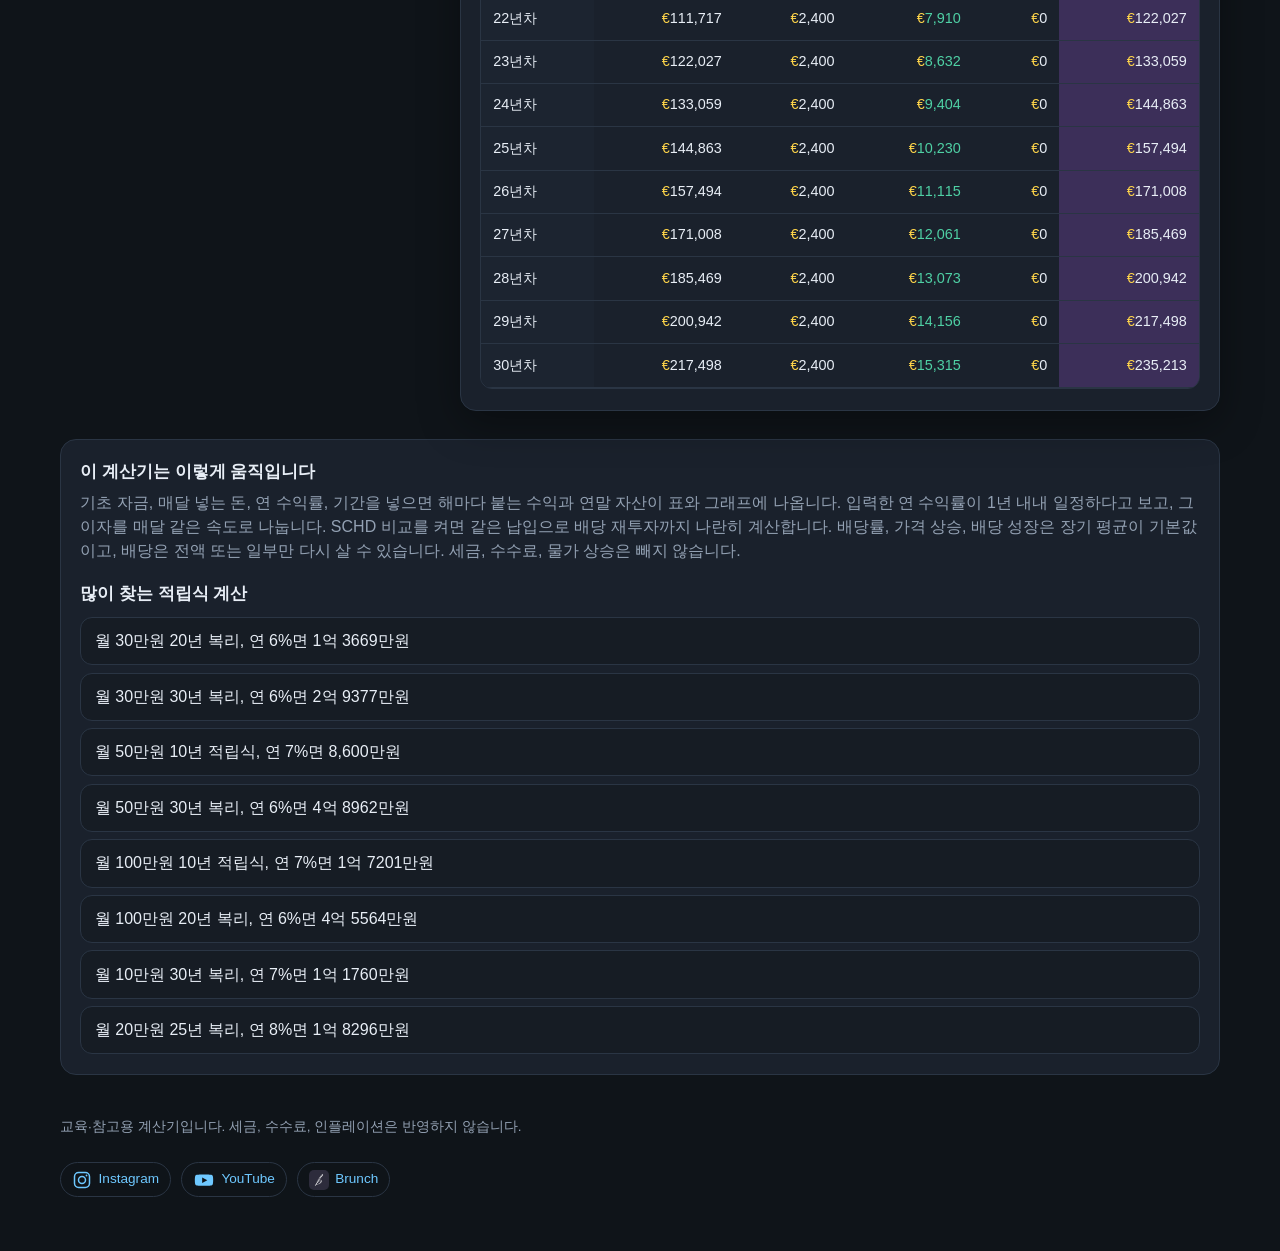
==== commit 9d6e1e50: "Make the SCHD comparison switch stand out in gold. Co-authored-by: Cursor <cursoragent@cursor.com>" ====
--- a/index.html
+++ b/index.html
@@ -32,7 +32,7 @@
     "description": "매달 적립하는 돈과 연 수익률로 10년, 20년, 30년 뒤 자산을 계산합니다."
   }
   </script>
-  <link rel="stylesheet" href="styles.css?v=21" />
+  <link rel="stylesheet" href="styles.css?v=22" />
   <link rel="icon" href="data:image/svg+xml,<svg xmlns='http://www.w3.org/2000/svg' viewBox='0 0 100 100'><text y='.9em' font-size='90'>❄</text></svg>" />
 </head>
 <body>
--- a/styles.css
+++ b/styles.css
@@ -149,7 +149,20 @@
   display: inline-flex;
   align-items: center;
   gap: 0.45rem;
+  padding: 0.28rem 0.75rem 0.28rem 0.5rem;
+  border: 1px solid #d4a017;
+  border-radius: 999px;
+  background: rgba(255, 213, 74, 0.16);
+  color: #ffd54a;
+  font-weight: 700;
   cursor: pointer;
+}
+
+.legend-check input {
+  width: 1.05rem;
+  height: 1.05rem;
+  margin: 0;
+  accent-color: #ffd54a;
 }
 
 #schdSettings[hidden],
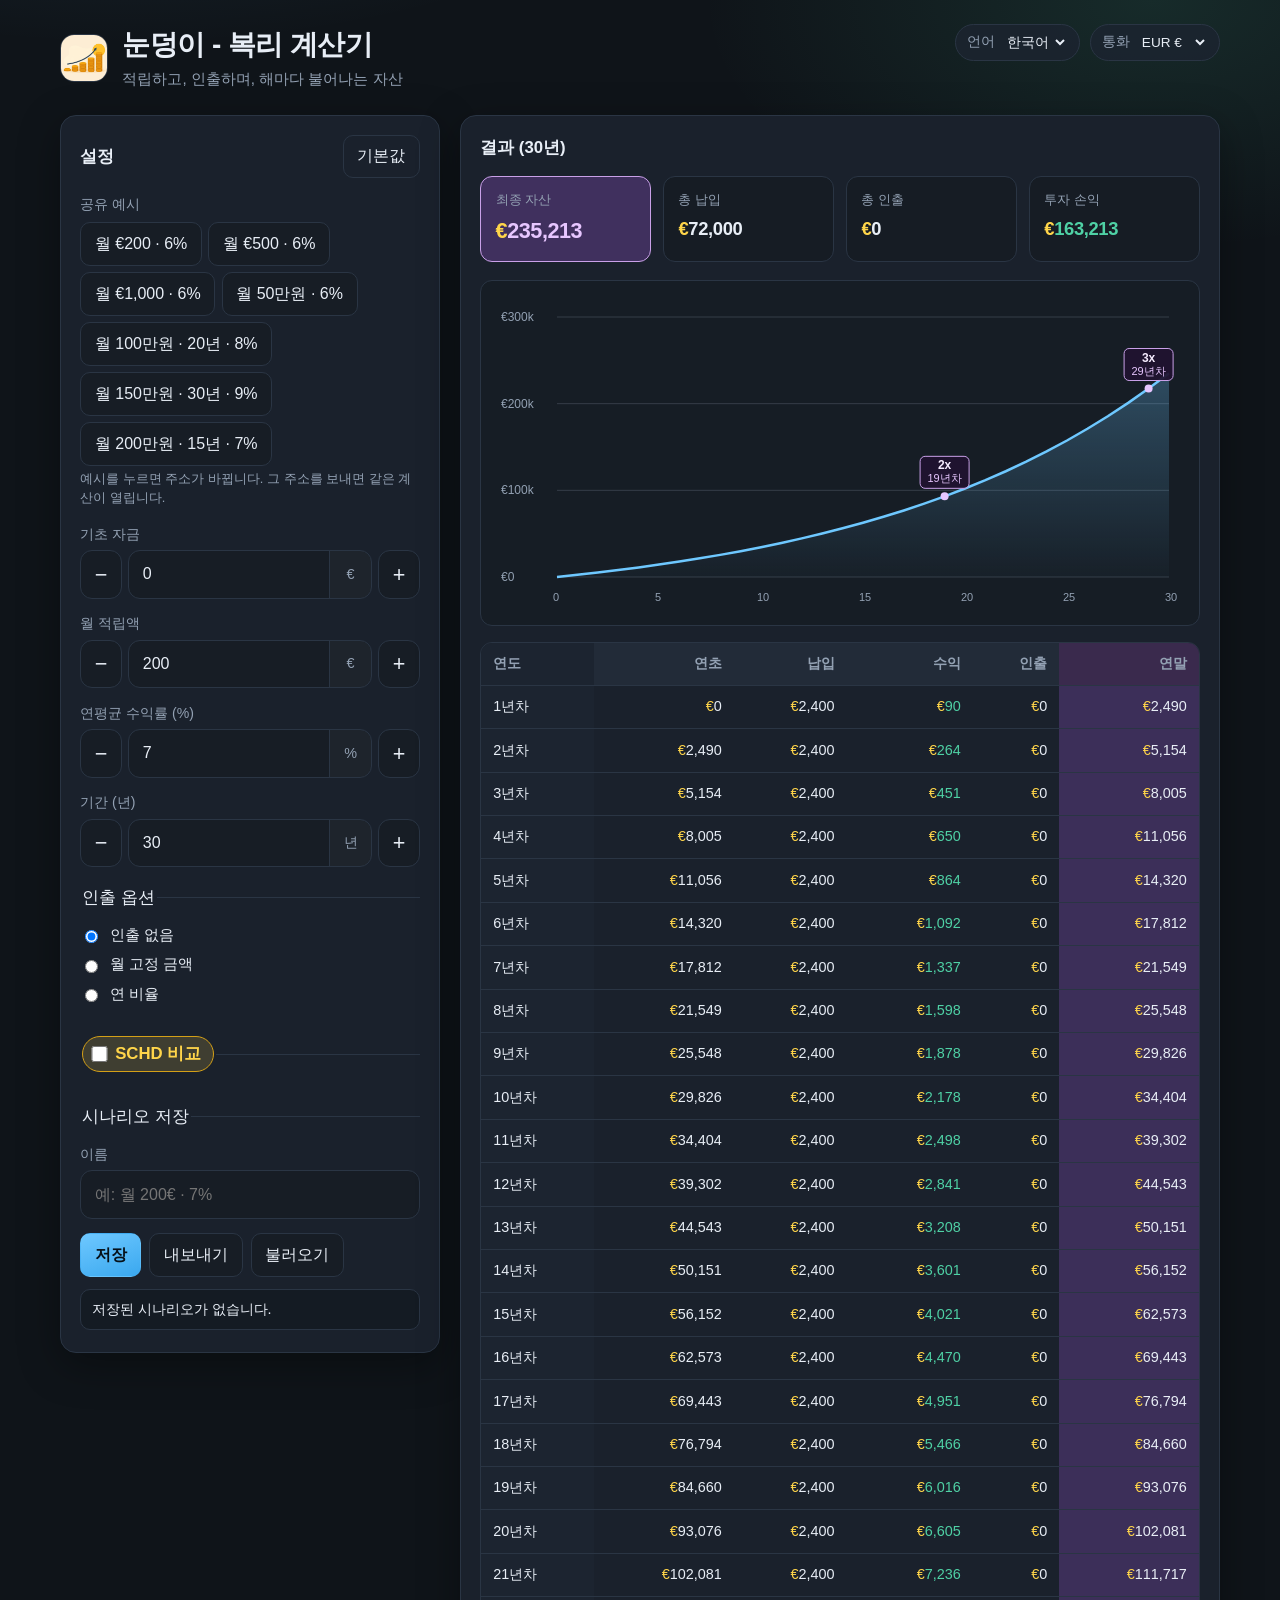
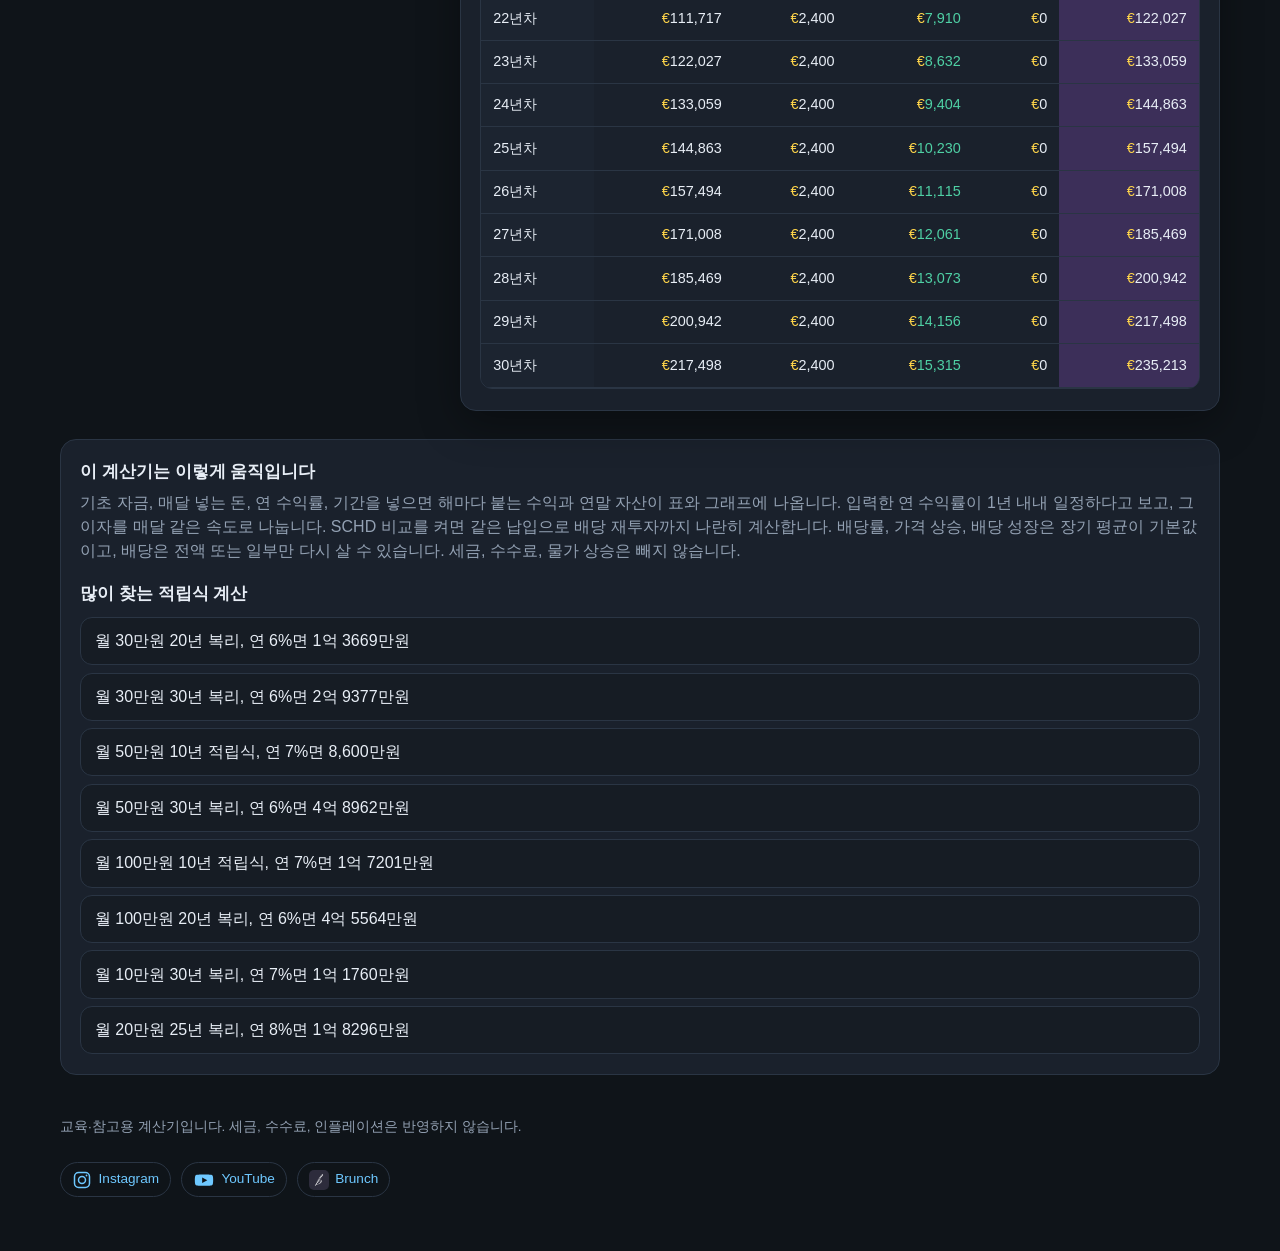
==== commit 65066fe7: "Show the coin-stack illustration next to the site title. Co-authored-by: Cursor <cursoragent@cursor." ====
--- a/index.html
+++ b/index.html
@@ -32,14 +32,15 @@
     "description": "매달 적립하는 돈과 연 수익률로 10년, 20년, 30년 뒤 자산을 계산합니다."
   }
   </script>
-  <link rel="stylesheet" href="styles.css?v=22" />
-  <link rel="icon" href="data:image/svg+xml,<svg xmlns='http://www.w3.org/2000/svg' viewBox='0 0 100 100'><text y='.9em' font-size='90'>❄</text></svg>" />
+  <link rel="stylesheet" href="styles.css?v=23" />
+  <link rel="icon" href="favicon.png?v=1" type="image/png" />
+  <link rel="apple-touch-icon" href="apple-touch-icon.png" />
 </head>
 <body>
   <div class="app">
     <header class="header">
       <div class="brand">
-        <span class="brand-mark" aria-hidden="true">❄</span>
+        <img class="brand-mark" src="apple-touch-icon.png" alt="" width="48" height="48" />
         <div>
           <h1 data-i18n="appTitle">눈덩이 - 복리 계산기</h1>
           <p class="tagline" data-i18n="tagline">적립하고, 인출하며, 해마다 불어나는 자산</p>
--- a/styles.css
+++ b/styles.css
@@ -63,9 +63,9 @@
   width: 3rem;
   height: 3rem;
   border-radius: 14px;
-  background: linear-gradient(145deg, rgba(110, 200, 255, 0.25), rgba(79, 209, 165, 0.2));
-  border: 1px solid var(--border);
-  font-size: 1.5rem;
+  border: 1px solid var(--border);
+  object-fit: cover;
+  flex-shrink: 0;
 }
 
 .brand h1 {
@@ -745,7 +745,6 @@
     width: 2.4rem;
     height: 2.4rem;
     border-radius: 12px;
-    font-size: 1.2rem;
   }
 
   .brand h1 {
